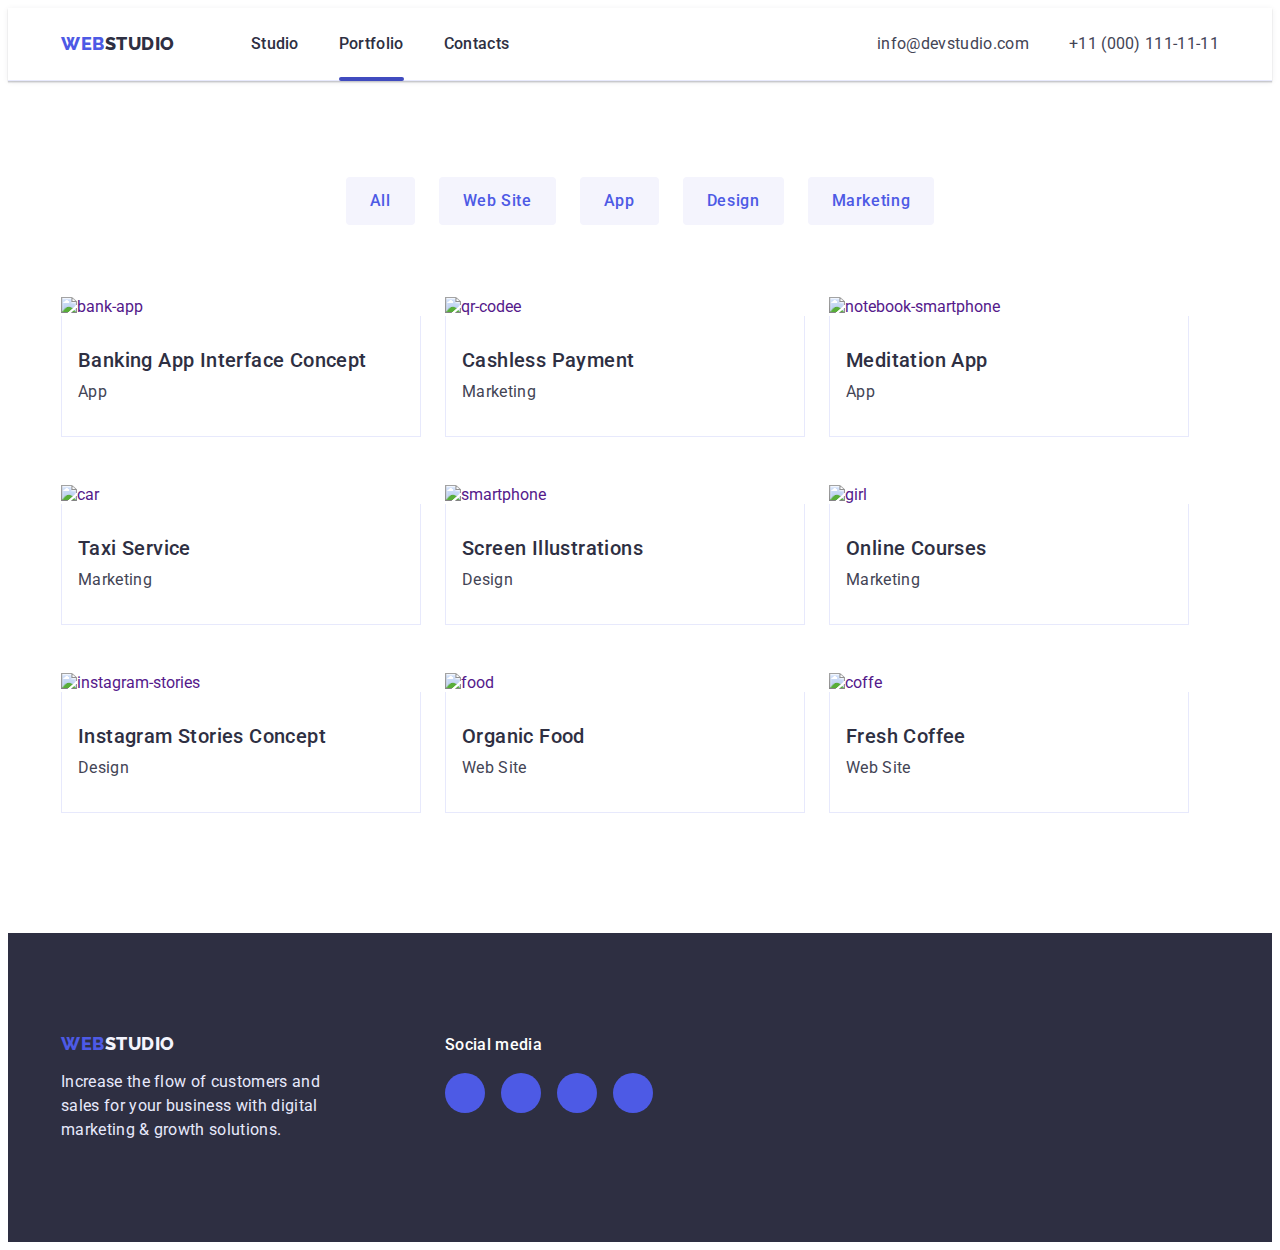
==== portfolio.html @ 24d842ef "[p[p" ====
<!DOCTYPE html>
<html lang="en">
  <head>
    <meta charset="UTF-8" />
    <meta http-equiv="X-UA-Compatible" content="IE=edge" />
    <meta name="viewport" content="width=device-width, initial-scale=1.0" />
    <title>Document</title>
    <link rel="preconnect" href="https://fonts.googleapis.com" />
    <link rel="preconnect" href="https://fonts.gstatic.com" crossorigin />
    <link
      href="https://fonts.googleapis.com/css2?family=Raleway:wght@800&family=Roboto:wght@400;500;700;900&display=swap"
      rel="stylesheet"
    />
    <link
      rel="stylesheet"
      href="https://cdnjs.cloudflare.com/ajax/libs/modern-normalize/1.1.0/modern-normalize.min.css"
      integrity="sha512-wpPYUAdjBVSE4KJnH1VR1HeZfpl1ub8YT/NKx4PuQ5NmX2tKuGu6U/JRp5y+Y8XG2tV+wKQpNHVUX03MfMFn9Q=="
      crossorigin="anonymous"
      referrerpolicy="no-referrer"
    />
    <link rel="stylesheet" href="./css/style.css" />
  </head>
  <body class="body">
    <header class="page-header partfolio-header-border">
      <div class="container header-container">
        <nav class="page-nav">
          <a class="logo-header link" href="./index.html">WEB<span class="logo-header-span">Studio</span></a>

          <ul class="menu list">
            <li class="menu-item"><a class="menu-link link" href="./index.html">Studio</a></li>
            <li class="menu-item"><a class="menu-link menu-link-line link" href="./portfolio.html">Portfolio</a></li>
            <li class="menu-item"><a class="menu-link link" href="">Contacts</a></li>
          </ul>
        </nav>
        <address class="contacts">
          <ul class="contact-list list">
            <li><a class="contact-info link" href="mailto:info@devstudio.com">info@devstudio.com</a></li>
            <li><a class="contact-info link" href="tel:+110001111111">+11 (000) 111-11-11</a></li>
          </ul>
        </address>
      </div>
    </header>
    <main>
      <section class="partfolio">
        <div class="container">
          <h1 hidden>partfolio</h1>

          <ul class="partfolio-btn list">
            <li><button class="nav-btn" type="button">All</button></li>
            <li><button class="nav-btn" type="button">Web Site</button></li>
            <li><button class="nav-btn" type="button">App</button></li>
            <li><button class="nav-btn" type="button">Design</button></li>
            <li><button class="nav-btn" type="button">Marketing</button></li>
          </ul>

          <ul class="partfolio-list list">
            <li class="partfolio-item">
              <a class="partfolio-cards link" href=""
                ><img src="./images/portfolio/bank-app.jpg" alt="bank-app" width="360" />
                <div class="container-items">
                  <h2 class="gallery-items">Banking App Interface Concept</h2>
                  <p class="partfolio-text">App</p>
                </div>
              </a>
            </li>
            <li class="partfolio-item">
              <a class="partfolio-cards link" href="">
                <img src="./images/portfolio/qr-codee.jpg" alt="qr-codee" width="360" />
                <div class="container-items">
                  <h2 class="gallery-items">Cashless Payment</h2>
                  <p class="partfolio-text">Marketing</p>
                </div>
              </a>
            </li>
            <li class="partfolio-item">
              <a class="partfolio-cards link" href="">
                <img src="./images/portfolio//notebook-smartphone.jpg" alt="notebook-smartphone" width="360" />
                <div class="container-items">
                  <h2 class="gallery-items">Meditation App</h2>
                  <p class="partfolio-text">App</p>
                </div>
              </a>
            </li>

            <li class="partfolio-item">
              <a class="partfolio-cards link" href="">
                <img src="./images/portfolio/car.jpg" alt="car" width="360" />
                <div class="container-items">
                  <h2 class="gallery-items">Taxi Service</h2>
                  <p class="partfolio-text">Marketing</p>
                </div>
              </a>
            </li>
            <li class="partfolio-item">
              <a class="partfolio-cards link" href="">
                <img src="./images/portfolio/smartphone.jpg" alt="smartphone" width="360" />
                <div class="container-items">
                  <h2 class="gallery-items">Screen Illustrations</h2>
                  <p class="partfolio-text">Design</p>
                </div>
              </a>
            </li>
            <li class="partfolio-item">
              <a class="partfolio-cards link" href="">
                <img src="./images/portfolio/girl.jpg" alt="girl" width="360" />
                <div class="container-items">
                  <h2 class="gallery-items">Online Courses</h2>
                  <p class="partfolio-text">Marketing</p>
                </div>
              </a>
            </li>

            <li class="partfolio-item">
              <a class="partfolio-cards link" href="">
                <img src="./images/portfolio/inst.jpg" alt="instagram-stories" width="360" />
                <div class="container-items">
                  <h2 class="gallery-items">Instagram Stories Concept</h2>
                  <p class="partfolio-text">Design</p>
                </div>
              </a>
            </li>
            <li class="partfolio-item">
              <a class="partfolio-cards link" href="">
                <img src="./images/portfolio/food.jpg" alt="food" width="360" />
                <div class="container-items">
                  <h2 class="gallery-items">Organic Food</h2>
                  <p class="partfolio-text">Web Site</p>
                </div>
              </a>
            </li>
            <li class="partfolio-item">
              <a class="partfolio-cards link" href="">
                <img src="./images/portfolio/coffe.jpg" alt="coffe" width="360" />
                <div class="container-items">
                  <h2 class="gallery-items">Fresh Coffee</h2>
                  <p class="partfolio-text">Web Site</p>
                </div>
              </a>
            </li>
          </ul>
        </div>
      </section>
    </main>
    <footer class="footer">
      <div class="container footer-container">
        <div class="footer-wrap-logo">
          <a class="logo-footer link" href="./index.html">WEB<span class="logo-footer-span">Studio</span></a>
          <p class="text-footer">
            Increase the flow of customers and sales for your business with digital marketing & growth solutions.
          </p>
        </div>
        <div class="wrap-social-media">
          <p class="footer-soc-title">Social media</p>
          <ul class="footer-soc-list list">
            <li class="team-soc-items">
              <a class="footer-soc-link link" href="">
                <svg class="team-soc-icon" width="24" height="24">
                  <use href="./images/icon.svg#icon-instagram"></use></svg
              ></a>
            </li>
            <li class="team-soc-items">
              <a class="footer-soc-link link" href=""
                ><svg class="team-soc-icon" width="24" height="24">
                  <use href="./images/icon.svg#icon-twitter"></use></svg
              ></a>
            </li>
            <li class="team-soc-items">
              <a class="footer-soc-link link" href=""
                ><svg class="team-soc-icon" width="24" height="24">
                  <use href="./images/icon.svg#icon-facebook"></use></svg
              ></a>
            </li>
            <li class="team-soc-items">
              <a class="footer-soc-link link" href=""
                ><svg class="team-soc-icon" width="24" height="24">
                  <use href="./images/icon.svg#icon-linkedin"></use></svg
              ></a>
            </li>
          </ul>
        </div>
      </div>
    </footer>
  </body>
</html>
---- css/style.css ----
:root {
  --NAVY-BLUE: #2e2f42;
  --SLATE: #434455;
  --IRIS: #4d5ae5;
  --OCEAN: #404bbf;
  --bg-gradient: linear-gradient(rgba(46, 47, 66, 0.7), rgba(46, 47, 66, 0.7));
}

h1,
h2,
h3,
h4,
p {
  margin-top: 0;
  margin-bottom: 0;
}

ul,
ol {
  margin-top: 0;
  margin-bottom: 0;
  padding-left: 0;
}

button {
  cursor: pointer;
}

img {
  display: block;
  max-width: 100%;
  height: auto;
}

.list {
  list-style: none;
}

.link {
  text-decoration: none;
}

.body {
  font-family: "Roboto", sans-serif;
  color: var(--SLATE);
}

.container {
  width: 1158px;
  margin: 0 auto;
  padding-left: 15px;
  padding-right: 15px;
}

/* ============= HEADER ============= */
.page-header {
  height: 72px;
  display: flex;
}

.header-container {
  display: flex;
  align-items: center;
}

.page-nav {
  display: flex;
  margin-right: auto;
  align-items: center;
}

.logo-header {
  margin-right: 76px;

  font-family: "Raleway", sans-serif;
  font-weight: 800;
  font-size: 18px;
  line-height: 1.17;
  letter-spacing: 0.03em;
  text-transform: uppercase;
  color: var(--IRIS);
}

.logo-header-span {
  color: var(--NAVY-BLUE);
}

.menu {
  display: flex;
  gap: 40px;
  align-items: center;
}

.menu-item {
  padding-top: 20px;
  padding-bottom: 20px;
  
}

.menu-link-line::after {
  position: absolute;
  bottom: -2px;
  display: block;
  content: "";
  width: 100%;
  height: 4px;
  border: 1px;
  border-radius: 2px;
  background-color: var(--OCEAN);
}

.menu-link {
  position: relative;
  font-weight: 500;
  font-size: 16px;
  line-height: 1.5;
  letter-spacing: 0.02em;
  color: var(--NAVY-BLUE);
  padding-bottom: 26px;
}

.menu-link:hover,
.menu-link:focus {
  color: var(--OCEAN);
}

.contact-info {
  font-weight: 400;
  font-size: 16px;
  line-height: 1.5;
  letter-spacing: 0.02em;
  color: var(--SLATE);
}

.contact-info:not(:last-child) {
  margin-right: 40px;
}

.contact-info:hover,
.contact-info:focus {
  color: var(--OCEAN);
}

.contacts {
  font-style: normal;
}

.contact-list {
  display: flex;
  gap: 40px;
}

/*============= HERO ============= */
.hero {
  width: 500px;

  margin-left: auto;
  margin-right: auto;
  margin-bottom: 48px;

  font-weight: 700;
  font-size: 56px;
  line-height: 1.07;
  text-align: center;
  letter-spacing: 0.02em;
  color: #ffffff;
}

.hero-section {
  padding-top: 188px;
  padding-bottom: 188px;
  background-color: var(--NAVY-BLUE);
  display: flex;
  align-items: center;

  max-width: 1440px;
  height: 600px;
  margin-left: auto;
  margin-right: auto;
  background-image: var(--bg-gradient), url(../images/people-office.jpg);
  background-repeat: no-repeat;
  background-position: center;
  background-size: cover;
}

.modal-btn {
  min-width: 169px;
  height: 56px;
  display: block;
  margin: 0 auto;
  border: none;
  box-shadow: 0px 4px 4px rgba(0, 0, 0, 0.15);
  border-radius: 4px;

  font-family: "Roboto", sans-serif;
  font-weight: 500;
  font-size: 16px;
  line-height: 1.5;
  letter-spacing: 0.04em;
  cursor: pointer;
  background: var(--IRIS);
  color: #ffffff;
}

.modal-btn:hover,
.modal-btn:focus {
  background-color: var(--OCEAN);
}

/* ============= 2 SECTION========= */
.section-features {
  padding-top: 120px;
}

.list-item {
}

.features-title::before {
  display: block;
  content: "";
  height: 112px;
  background: #f4f4fd;
  border-radius: 4px;
  margin-bottom: 8px;
  background-image: url(../images/antenna.svg);
  background-repeat: no-repeat;
  background-position: center;
}

.list-item:nth-child(2) > .features-title:before {
  background-image: url(../images/clock.svg);
}

.list-item:nth-child(3) > .features-title:before {
  background-image: url(../images/diagram.svg);
}

.list-item:nth-child(4) > .features-title:before {
  background-image: url(../images/astronaut.svg);
}

.features-list {
  display: flex;
  gap: 24px;
}

.features-title {
  font-weight: 500;
  font-size: 20px;
  line-height: 1.2;
  letter-spacing: 0.02em;
  color: var(--NAVY-BLUE);
  margin-bottom: 8px;
}

.text-main {
  font-weight: 400;
  font-size: 16px;
  line-height: 1.5;
  letter-spacing: 0.02em;
  color: var(--SLATE);
}

/* =============== 3 SECTION ============= */

.section-description {
  padding-top: 120px;
  padding-bottom: 120px;
}

.description-list-item {
  width: calc(33.33% - 24px);
}

.description {
  font-weight: 700;
  font-size: 36px;
  line-height: 1.11;
  letter-spacing: 0.02em;
  text-align: center;
  text-transform: capitalize;
  color: var(--NAVY-BLUE);
  margin-bottom: 72px;
}

.description-list {
  display: flex;
  justify-content: space-between;
}

/* =============== SECTION 4 =============== */

.section-team {
  background-color: #f4f4fd;
  padding-top: 120px;
  padding-bottom: 120px;
}

.team-list-item {
  background-color: #ffffff;
  box-shadow: 0px 1px 6px rgba(46, 47, 66, 0.08), 0px 1px 1px rgba(46, 47, 66, 0.16), 0px 2px 1px rgba(46, 47, 66, 0.08);
  border-radius: 0px 0px 4px 4px;
}

.team-list {
  display: flex;
  gap: 24px;
  text-align: center;
}

.team-content {
}

.team-name {
  margin-bottom: 8px;

  font-weight: 500;
  font-size: 20px;
  line-height: 1.2;
  letter-spacing: 0.02em;
  color: var(--NAVY-BLUE);
}

.team-title {
  font-weight: 700;
  font-size: 36px;
  line-height: 1.11;
  text-align: center;
  letter-spacing: 0.02em;
  text-transform: capitalize;
  color: var(--NAVY-BLUE);
  margin-bottom: 72px;
}

.text-description {
  font-weight: 400;
  font-size: 16px;
  line-height: 1.5;
  letter-spacing: 0.02em;
  color: var(--SLATE);
  margin-bottom: 8px;
}

.team-item-wrap {
  padding-top: 32px;
  padding-bottom: 32px;
}
.team-soc-list {
  display: flex;
  justify-content: center;
  gap: 24px;
}

.team-soc-items {
  width: 40px;
  height: 40px;
}
.team-soc-link {
  width: 100%;
  height: 100%;
  border-radius: 50%;
  background-color: var(--IRIS);
  display: flex;
  align-items: center;
  justify-content: center;
}

.team-soc-link:hover {
  background-color: var(--OCEAN);
}

/* =================== SECTION 5 =============== */

.section-customers {
  padding-top: 120px;
  padding-bottom: 120px;
}
.customers-item-wrap {
  display: flex;
  justify-content: center;
}
.customers-title {
  display: flex;
  justify-content: center;
  margin-bottom: 72px;

  font-style: normal;
  font-weight: 700;
  font-size: 36px;
  line-height: 1.11;
  letter-spacing: 0.02em;
  text-align: center;
  text-transform: capitalize;
}
.customers-list {
  display: flex;
  justify-content: center;
  gap: 24px;
}
.customer-item {
  width: 168px;
  height: 88px;
}

.customer-link {
  width: 100%;
  height: 100%;
  border-radius: 4px;
  border: 1px solid #8e8f99;
  color: #8e8f99;
  display: flex;
  align-items: center;
  justify-content: center;
}

.customer-soc-icon {
  fill: currentColor;
}

.customer-link:hover,
.customer-link:focus {
  color: var(--OCEAN);
  border-color: var(--OCEAN);
}

/* =================== FOOTER =================== */
.footer {
  background-color: var(--NAVY-BLUE);
  padding-top: 100px;
  padding-bottom: 100px;
}

.text-footer {
  width: 264px;

  font-weight: 400;
  font-size: 16px;
  line-height: 1.5;
  letter-spacing: 0.02em;
  color: #e7e9fc;
}

.logo-footer {
  display: inline-block;
  margin-bottom: 16px;
  margin-right: 76px;

  font-family: "Raleway", sans-serif;
  font-weight: 800;
  font-size: 18px;
  line-height: 1.17;
  letter-spacing: 0.03em;
  text-transform: uppercase;
  color: var(--IRIS);
}

.logo-footer-span {
  color: #f4f4fd;
}

.social-media-item {
  font-weight: 500;
  font-size: 16px;
  line-height: 1.5;
  letter-spacing: 0.02em;
  color: #ffffff;
}

.footer-container {
  display: flex;
  gap: 120px;
}

.footer-wrap-logo {
}

.wrap-social-media {
  display: flex;
  flex-wrap: wrap;
  width: 208px;
  height: 80px;
}

.footer-soc-list {
  display: flex;
  justify-content: center;
  gap: 16px;
}

.footer-soc-title {
  color: #ffffff;
  margin-bottom: 16px;

  font-weight: 500;
  font-size: 16px;
  line-height: 1.5;
  letter-spacing: 0.02em;
}

.footer-soc-link {
  width: 100%;
  height: 100%;
  border-radius: 50%;
  background-color: var(--IRIS);
  display: flex;
  align-items: center;
  justify-content: center;
}

.footer-soc-link:hover {
  background-color: #31d0aa;
}

/* =================== PARTFOLIO =================== */
.partfolio {
  padding-top: 96px;
  padding-bottom: 120px;
}

.partfolio-btn {
  margin-bottom: 72px;

  display: flex;
  gap: 24px;
  justify-content: center;
}
.partfolio-list {
  display: flex;
  gap: 48px 24px;
  flex-wrap: wrap;
}

.nav-btn {
  text-align: center;
  padding: 12px 24px;
  background: #f4f4fd;
  display: block;
  border: 0;
  border-radius: 4px;

  font-family: "Roboto", sans-serif;
  font-weight: 500;
  font-size: 16px;
  line-height: 1.5;
  letter-spacing: 0.04em;
  color: var(--IRIS);
}

.nav-btn:hover,
.nav-btn:focus {
  background: var(--OCEAN);

  font-weight: 500;
  font-size: 16px;
  line-height: 1.5;
  letter-spacing: 0.04em;
  color: #ffffff;

  box-shadow: 0px 3px 1px rgba(0, 0, 0, 0.1), 0px 2px 1px rgba(0, 0, 0, 0.08), 0px 2px 2px rgba(0, 0, 0, 0.12);
}
.gallery-items {
  margin-bottom: 8px;

  font-weight: 500;
  font-size: 20px;
  line-height: 1.2;
  letter-spacing: 0.02em;
  color: var(--NAVY-BLUE);
}
.partfolio-header-border {
  border-bottom: 1px solid #e7e9fc;
  box-shadow: 0px 2px 1px rgba(46, 47, 66, 0.08), 0px 1px 1px rgba(46, 47, 66, 0.16), 0px 1px 6px rgba(46, 47, 66, 0.08);
}

.partfolio-cards {
  display: block;
}

.partfolio-cards:hover,
.partfolio-cards:focus {
  box-shadow: 0px 1px 6px rgba(46, 47, 66, 0.08), 0px 1px 1px rgba(46, 47, 66, 0.16), 0px 2px 1px rgba(46, 47, 66, 0.08);
}

.partfolio-text {
  font-weight: 400;
  font-size: 16px;
  line-height: 1.5;
  letter-spacing: 0.02em;
  color: var(--SLATE);
}

.container-items {
  padding: 32px 16px;
  border-right: 1px solid #e7e9fc;
  border-bottom: 1px solid #e7e9fc;
  border-left: 1px solid #e7e9fc;
}

.partfolio-cards::before {

}

/* =================== /PARTFOLIO =================== */
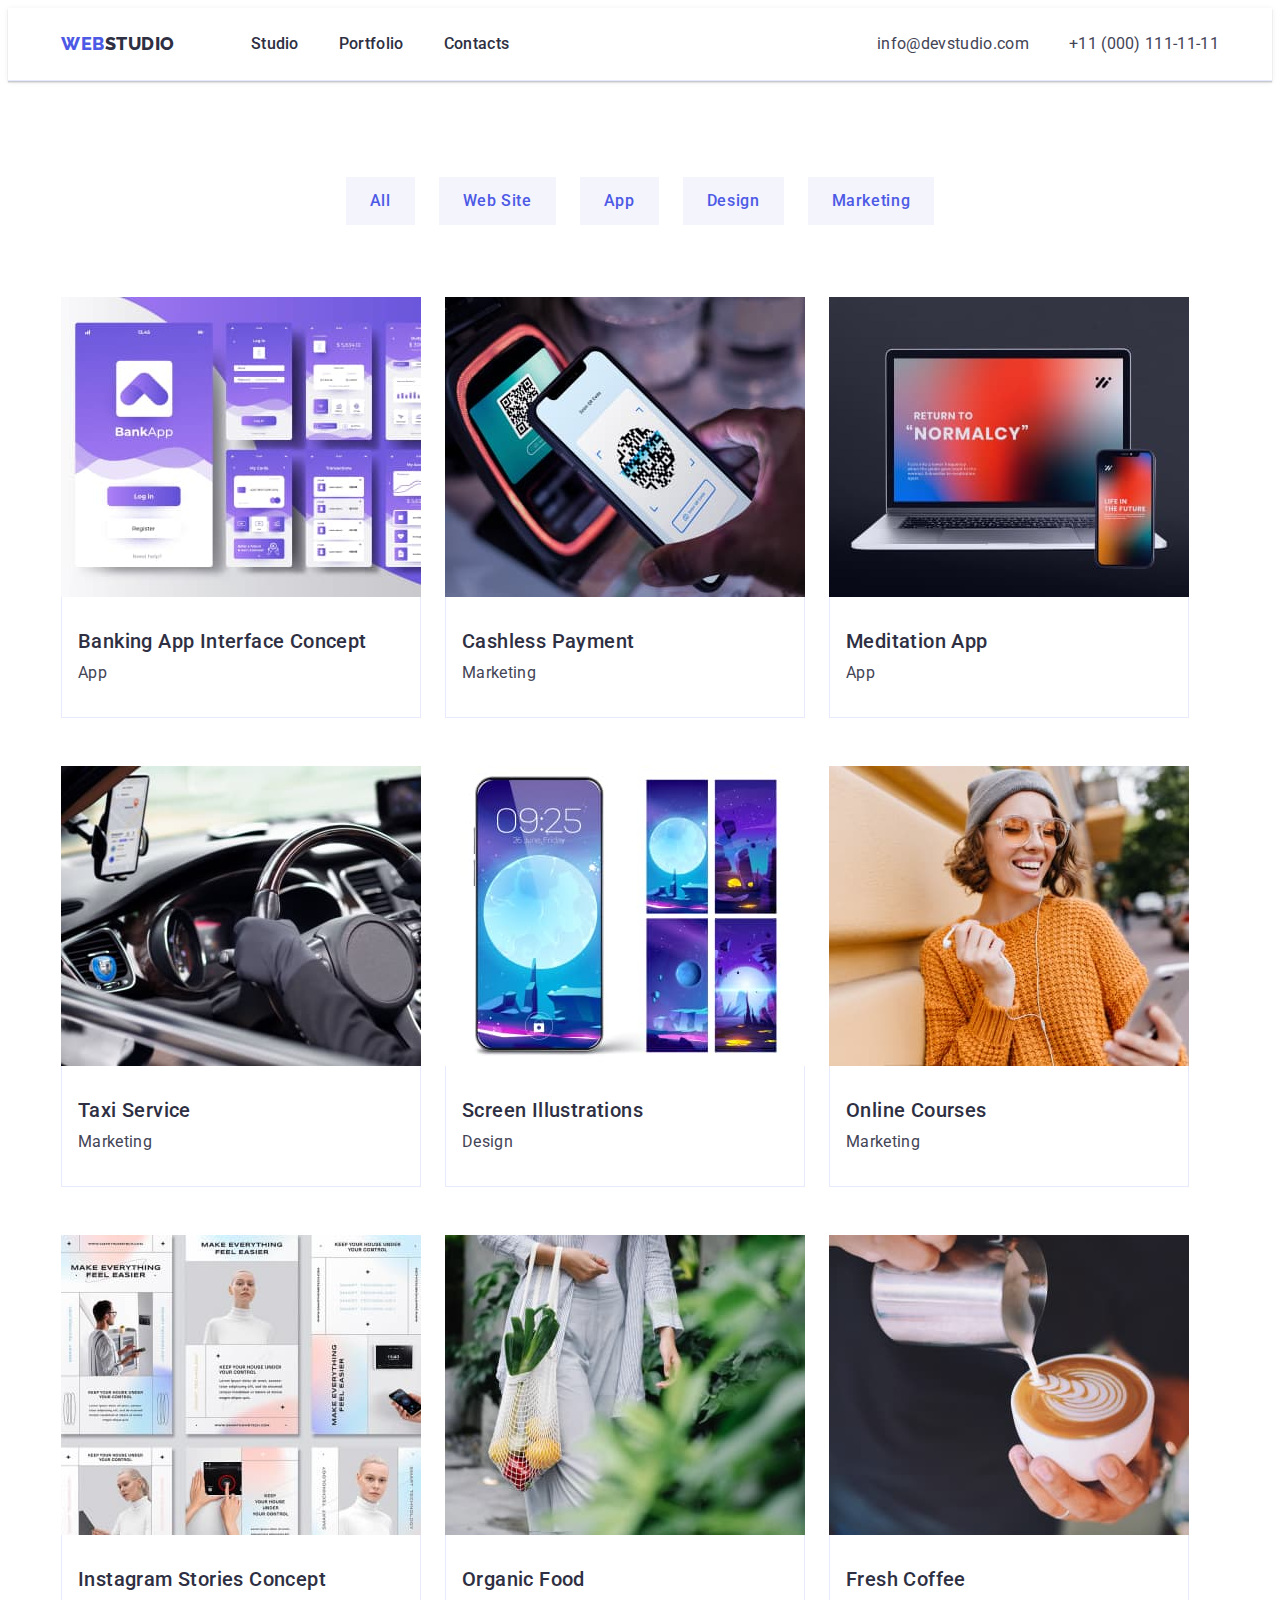
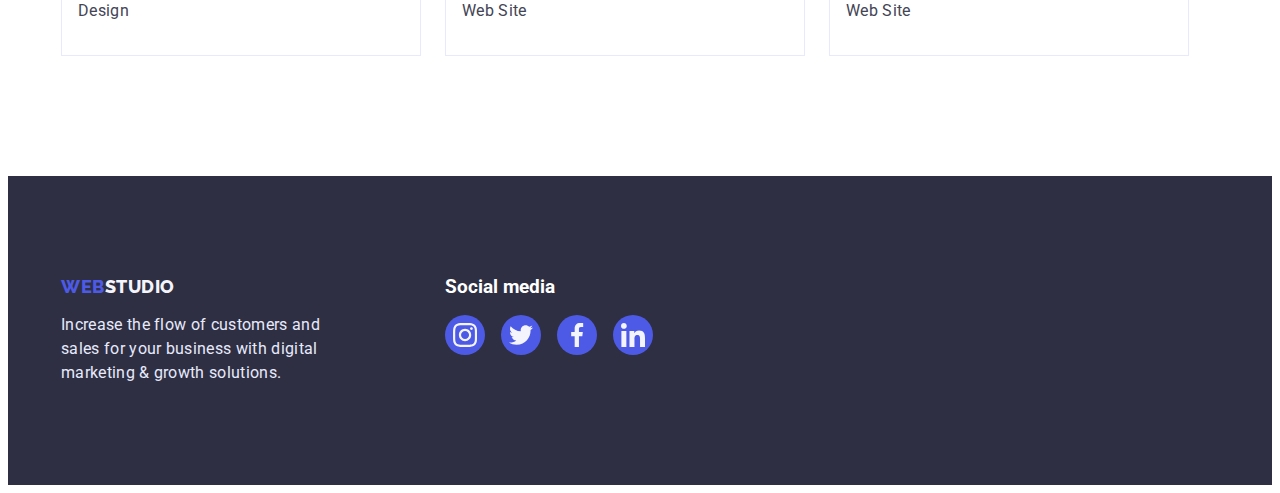
==== commit aec21c9e: "Initial commit" ====
--- a/portfolio.html
+++ b/portfolio.html
@@ -28,7 +28,7 @@
 
           <ul class="menu list">
             <li class="menu-item"><a class="menu-link link" href="./index.html">Studio</a></li>
-            <li class="menu-item"><a class="menu-link menu-link-line link" href="./portfolio.html">Portfolio</a></li>
+            <li class="menu-item"><a class="menu-link link" href="./portfolio.html">Portfolio</a></li>
             <li class="menu-item"><a class="menu-link link" href="">Contacts</a></li>
           </ul>
         </nav>
@@ -144,39 +144,38 @@
     <footer class="footer">
       <div class="container footer-container">
         <div class="footer-wrap-logo">
-          <a class="logo-footer link" href="./index.html">WEB<span class="logo-footer-span">Studio</span></a>
-          <p class="text-footer">
-            Increase the flow of customers and sales for your business with digital marketing & growth solutions.
-          </p>
-        </div>
+        <a class="logo-footer link" href="./index.html">WEB<span class="logo-footer-span">Studio</span></a>
+        <p class="text-footer">
+          Increase the flow of customers and sales for your business with digital marketing & growth solutions.
+        </p> </div>
         <div class="wrap-social-media">
-          <p class="footer-soc-title">Social media</p>
-          <ul class="footer-soc-list list">
-            <li class="team-soc-items">
-              <a class="footer-soc-link link" href="">
-                <svg class="team-soc-icon" width="24" height="24">
-                  <use href="./images/icon.svg#icon-instagram"></use></svg
-              ></a>
-            </li>
-            <li class="team-soc-items">
-              <a class="footer-soc-link link" href=""
-                ><svg class="team-soc-icon" width="24" height="24">
-                  <use href="./images/icon.svg#icon-twitter"></use></svg
-              ></a>
-            </li>
-            <li class="team-soc-items">
-              <a class="footer-soc-link link" href=""
-                ><svg class="team-soc-icon" width="24" height="24">
-                  <use href="./images/icon.svg#icon-facebook"></use></svg
-              ></a>
-            </li>
-            <li class="team-soc-items">
-              <a class="footer-soc-link link" href=""
-                ><svg class="team-soc-icon" width="24" height="24">
-                  <use href="./images/icon.svg#icon-linkedin"></use></svg
-              ></a>
-            </li>
-          </ul>
+          <h3 class="footer-soc-title">Social media</h3>
+        <ul class="footer-soc-list list">          
+          <li class="team-soc-items">
+            <a class="footer-soc-link link" href="">
+              <svg class="team-soc-icon" width="24" height="24">
+                <use href="./images/icon.svg#icon-instagram"></use></svg
+            ></a>
+          </li>
+          <li class="team-soc-items">
+            <a class="footer-soc-link link" href=""
+              ><svg class="team-soc-icon" width="24" height="24">
+                <use href="./images/icon.svg#icon-twitter"></use></svg
+            ></a>
+          </li>
+          <li class="team-soc-items">
+            <a class="footer-soc-link link" href=""
+              ><svg class="team-soc-icon" width="24" height="24">
+                <use href="./images/icon.svg#icon-facebook"></use></svg
+            ></a>
+          </li>
+          <li class="team-soc-items">
+            <a class="footer-soc-link link" href=""
+              ><svg class="team-soc-icon" width="24" height="24">
+                <use href="./images/icon.svg#icon-linkedin"></use></svg
+            ></a>
+          </li>
+        </ul>
         </div>
       </div>
     </footer>
--- a/css/style.css
+++ b/css/style.css
@@ -94,29 +94,14 @@
 .menu-item {
   padding-top: 20px;
   padding-bottom: 20px;
-  
-}
-
-.menu-link-line::after {
-  position: absolute;
-  bottom: -2px;
-  display: block;
-  content: "";
-  width: 100%;
-  height: 4px;
-  border: 1px;
-  border-radius: 2px;
-  background-color: var(--OCEAN);
 }
 
 .menu-link {
-  position: relative;
-  font-weight: 500;
-  font-size: 16px;
-  line-height: 1.5;
-  letter-spacing: 0.02em;
-  color: var(--NAVY-BLUE);
-  padding-bottom: 26px;
+  font-weight: 500;
+  font-size: 16px;
+  line-height: 1.5;
+  letter-spacing: 0.02em;
+  color: var(--NAVY-BLUE);
 }
 
 .menu-link:hover,
@@ -213,6 +198,7 @@
 }
 
 .list-item {
+
 }
 
 .features-title::before {
@@ -490,11 +476,6 @@
 .footer-soc-title {
   color: #ffffff;
   margin-bottom: 16px;
-
-  font-weight: 500;
-  font-size: 16px;
-  line-height: 1.5;
-  letter-spacing: 0.02em;
 }
 
 .footer-soc-link {
@@ -531,12 +512,14 @@
 }
 
 .nav-btn {
+  display: flex;
+  flex-direction: row;
+  align-items: center;
   text-align: center;
   padding: 12px 24px;
   background: #f4f4fd;
   display: block;
   border: 0;
-  border-radius: 4px;
 
   font-family: "Roboto", sans-serif;
   font-weight: 500;
@@ -548,6 +531,10 @@
 
 .nav-btn:hover,
 .nav-btn:focus {
+  display: flex;
+  align-items: center;
+  text-align: center;
+
   background: var(--OCEAN);
 
   font-weight: 500;
@@ -555,8 +542,6 @@
   line-height: 1.5;
   letter-spacing: 0.04em;
   color: #ffffff;
-
-  box-shadow: 0px 3px 1px rgba(0, 0, 0, 0.1), 0px 2px 1px rgba(0, 0, 0, 0.08), 0px 2px 2px rgba(0, 0, 0, 0.12);
 }
 .gallery-items {
   margin-bottom: 8px;
@@ -572,12 +557,8 @@
   box-shadow: 0px 2px 1px rgba(46, 47, 66, 0.08), 0px 1px 1px rgba(46, 47, 66, 0.16), 0px 1px 6px rgba(46, 47, 66, 0.08);
 }
 
-.partfolio-cards {
-  display: block;
-}
-
-.partfolio-cards:hover,
-.partfolio-cards:focus {
+.partfolio-item:hover,
+.partfolio-item:focus {
   box-shadow: 0px 1px 6px rgba(46, 47, 66, 0.08), 0px 1px 1px rgba(46, 47, 66, 0.16), 0px 2px 1px rgba(46, 47, 66, 0.08);
 }
 
@@ -596,8 +577,5 @@
   border-left: 1px solid #e7e9fc;
 }
 
-.partfolio-cards::before {
-
-}
 
 /* =================== /PARTFOLIO =================== */
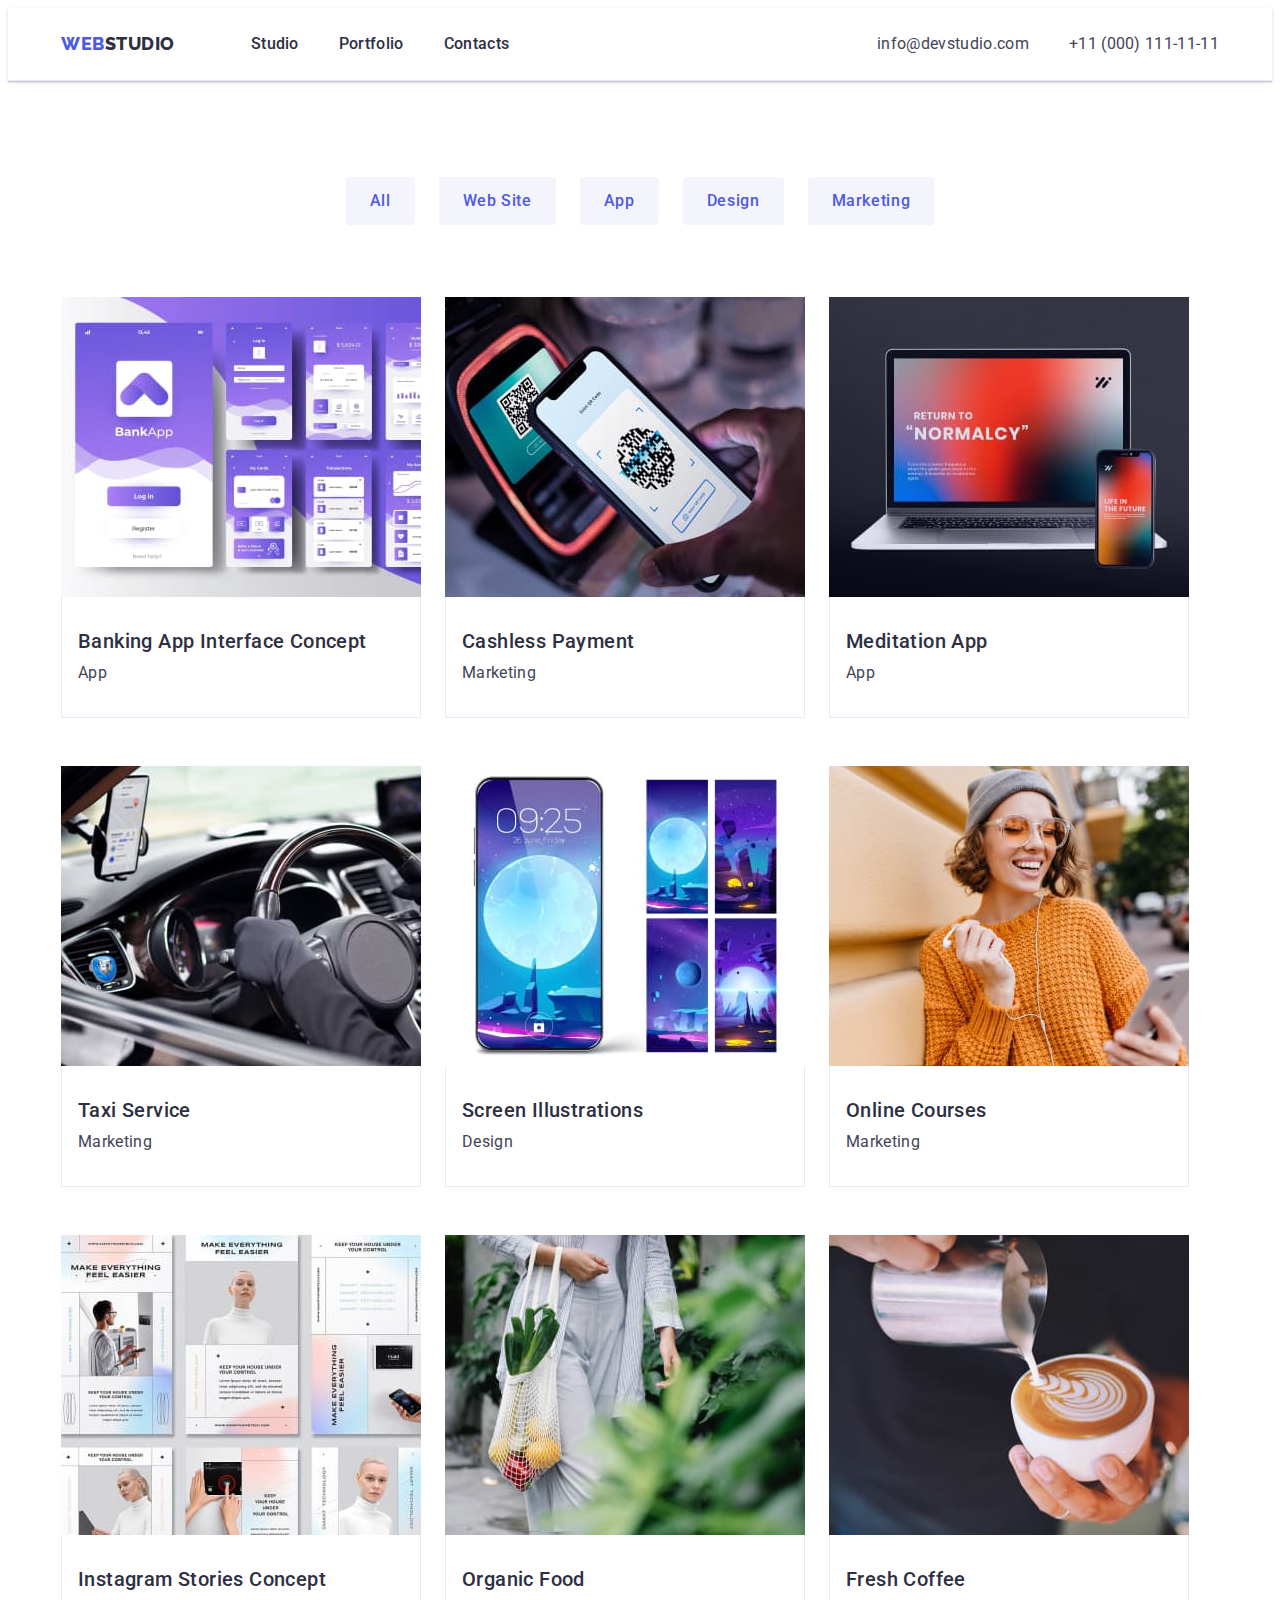
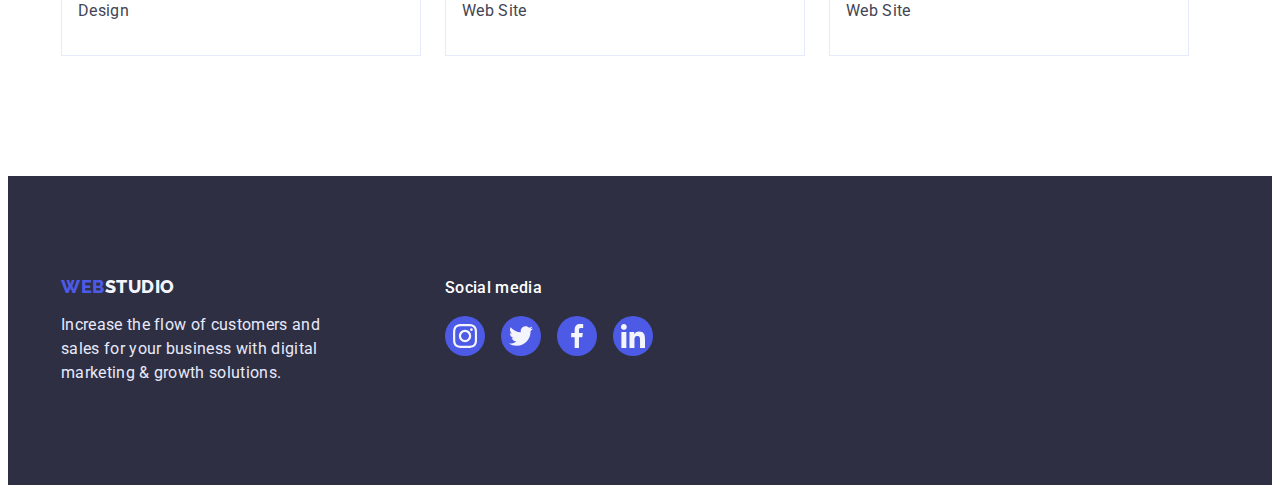
==== commit bc6311f2: "виправив зауваження ментора по hw-04" ====
--- a/portfolio.html
+++ b/portfolio.html
@@ -144,38 +144,39 @@
     <footer class="footer">
       <div class="container footer-container">
         <div class="footer-wrap-logo">
-        <a class="logo-footer link" href="./index.html">WEB<span class="logo-footer-span">Studio</span></a>
-        <p class="text-footer">
-          Increase the flow of customers and sales for your business with digital marketing & growth solutions.
-        </p> </div>
+          <a class="logo-footer link" href="./index.html">WEB<span class="logo-footer-span">Studio</span></a>
+          <p class="text-footer">
+            Increase the flow of customers and sales for your business with digital marketing & growth solutions.
+          </p>
+        </div>
         <div class="wrap-social-media">
-          <h3 class="footer-soc-title">Social media</h3>
-        <ul class="footer-soc-list list">          
-          <li class="team-soc-items">
-            <a class="footer-soc-link link" href="">
-              <svg class="team-soc-icon" width="24" height="24">
-                <use href="./images/icon.svg#icon-instagram"></use></svg
-            ></a>
-          </li>
-          <li class="team-soc-items">
-            <a class="footer-soc-link link" href=""
-              ><svg class="team-soc-icon" width="24" height="24">
-                <use href="./images/icon.svg#icon-twitter"></use></svg
-            ></a>
-          </li>
-          <li class="team-soc-items">
-            <a class="footer-soc-link link" href=""
-              ><svg class="team-soc-icon" width="24" height="24">
-                <use href="./images/icon.svg#icon-facebook"></use></svg
-            ></a>
-          </li>
-          <li class="team-soc-items">
-            <a class="footer-soc-link link" href=""
-              ><svg class="team-soc-icon" width="24" height="24">
-                <use href="./images/icon.svg#icon-linkedin"></use></svg
-            ></a>
-          </li>
-        </ul>
+          <p class="footer-soc-title">Social media</p>
+          <ul class="footer-soc-list list">
+            <li class="team-soc-items">
+              <a class="footer-soc-link link" href="">
+                <svg class="team-soc-icon" width="24" height="24">
+                  <use href="./images/icon.svg#icon-instagram"></use></svg
+              ></a>
+            </li>
+            <li class="team-soc-items">
+              <a class="footer-soc-link link" href=""
+                ><svg class="team-soc-icon" width="24" height="24">
+                  <use href="./images/icon.svg#icon-twitter"></use></svg
+              ></a>
+            </li>
+            <li class="team-soc-items">
+              <a class="footer-soc-link link" href=""
+                ><svg class="team-soc-icon" width="24" height="24">
+                  <use href="./images/icon.svg#icon-facebook"></use></svg
+              ></a>
+            </li>
+            <li class="team-soc-items">
+              <a class="footer-soc-link link" href=""
+                ><svg class="team-soc-icon" width="24" height="24">
+                  <use href="./images/icon.svg#icon-linkedin"></use></svg
+              ></a>
+            </li>
+          </ul>
         </div>
       </div>
     </footer>
--- a/css/style.css
+++ b/css/style.css
@@ -198,7 +198,6 @@
 }
 
 .list-item {
-
 }
 
 .features-title::before {
@@ -476,6 +475,11 @@
 .footer-soc-title {
   color: #ffffff;
   margin-bottom: 16px;
+
+  font-weight: 500;
+  font-size: 16px;
+  line-height: 1.5;
+  letter-spacing: 0.02em;
 }
 
 .footer-soc-link {
@@ -512,14 +516,12 @@
 }
 
 .nav-btn {
-  display: flex;
-  flex-direction: row;
-  align-items: center;
   text-align: center;
   padding: 12px 24px;
   background: #f4f4fd;
   display: block;
   border: 0;
+  border-radius: 4px;
 
   font-family: "Roboto", sans-serif;
   font-weight: 500;
@@ -531,10 +533,6 @@
 
 .nav-btn:hover,
 .nav-btn:focus {
-  display: flex;
-  align-items: center;
-  text-align: center;
-
   background: var(--OCEAN);
 
   font-weight: 500;
@@ -542,6 +540,8 @@
   line-height: 1.5;
   letter-spacing: 0.04em;
   color: #ffffff;
+
+  box-shadow: 0px 3px 1px rgba(0, 0, 0, 0.1), 0px 2px 1px rgba(0, 0, 0, 0.08), 0px 2px 2px rgba(0, 0, 0, 0.12);
 }
 .gallery-items {
   margin-bottom: 8px;
@@ -557,8 +557,12 @@
   box-shadow: 0px 2px 1px rgba(46, 47, 66, 0.08), 0px 1px 1px rgba(46, 47, 66, 0.16), 0px 1px 6px rgba(46, 47, 66, 0.08);
 }
 
-.partfolio-item:hover,
-.partfolio-item:focus {
+.partfolio-cards {
+  display: block;
+}
+
+.partfolio-cards:hover,
+.partfolio-cards:focus {
   box-shadow: 0px 1px 6px rgba(46, 47, 66, 0.08), 0px 1px 1px rgba(46, 47, 66, 0.16), 0px 2px 1px rgba(46, 47, 66, 0.08);
 }
 
@@ -577,5 +581,4 @@
   border-left: 1px solid #e7e9fc;
 }
 
-
 /* =================== /PARTFOLIO =================== */
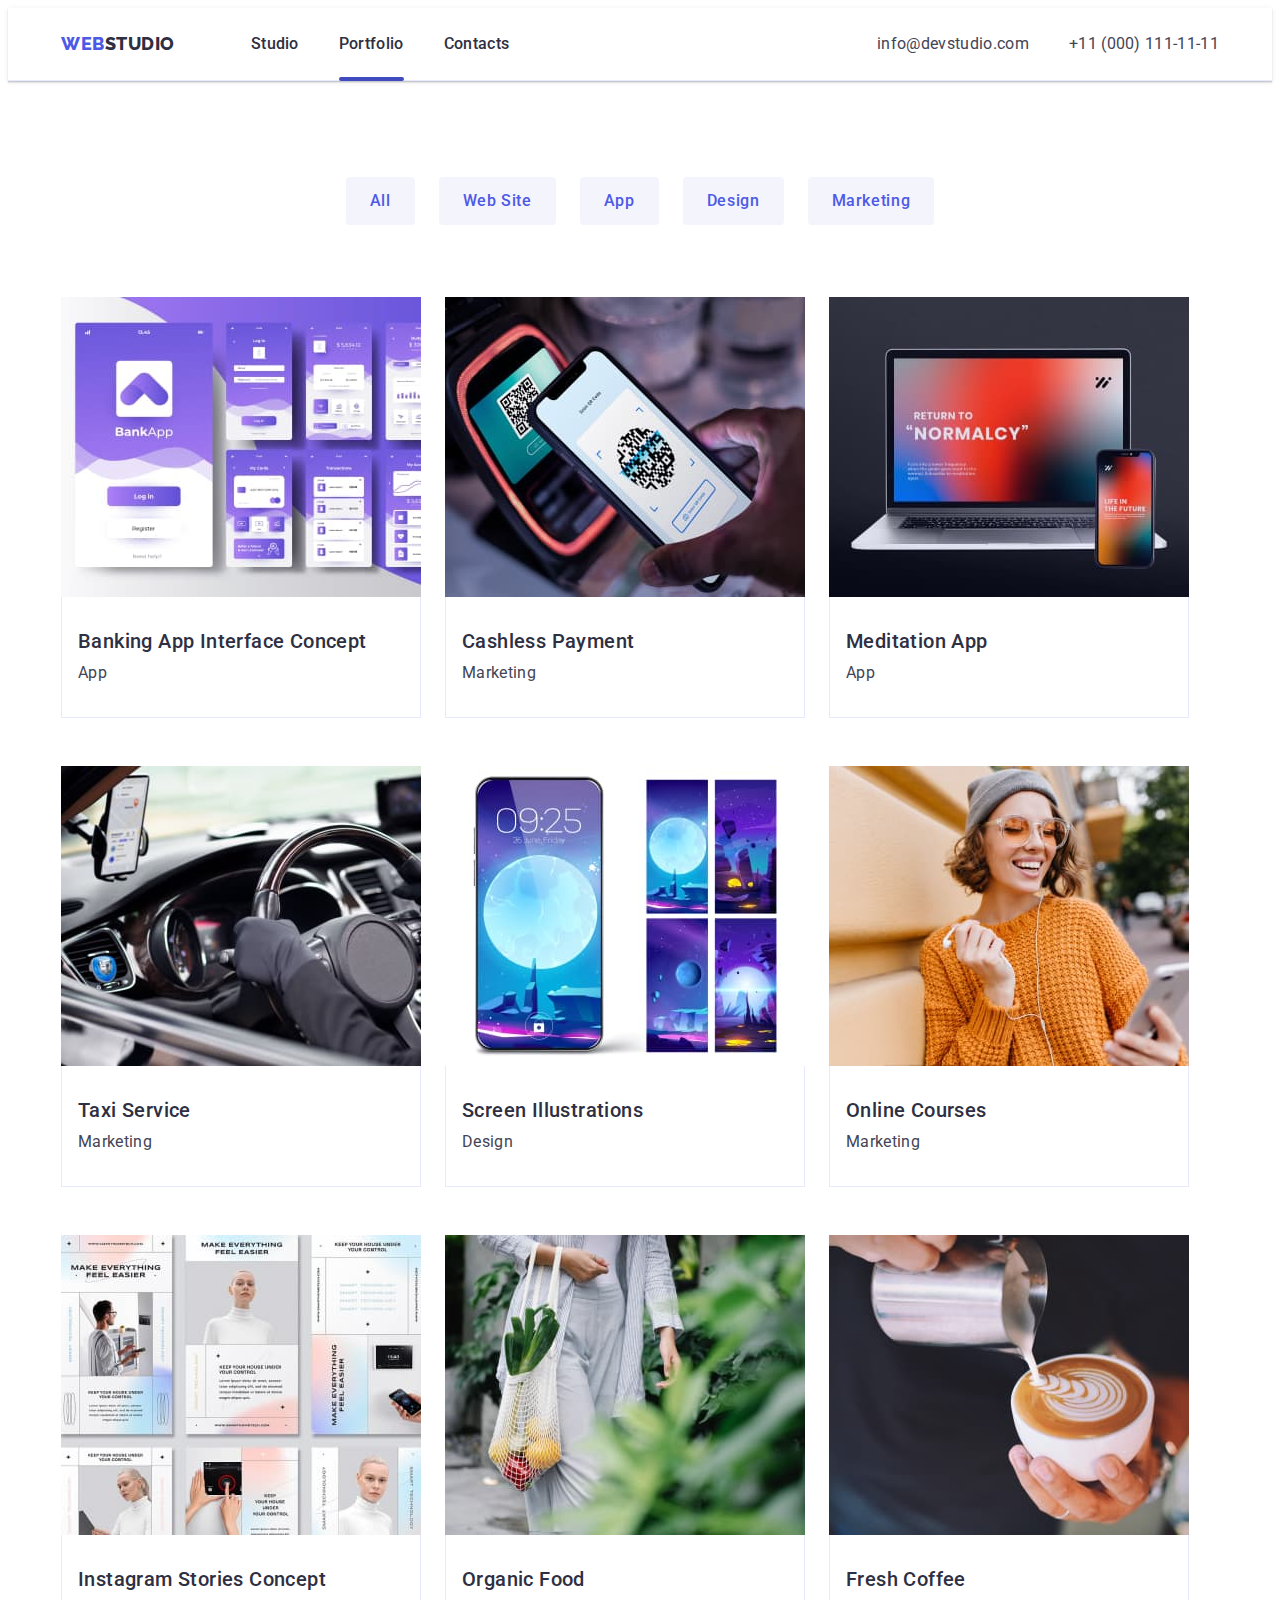
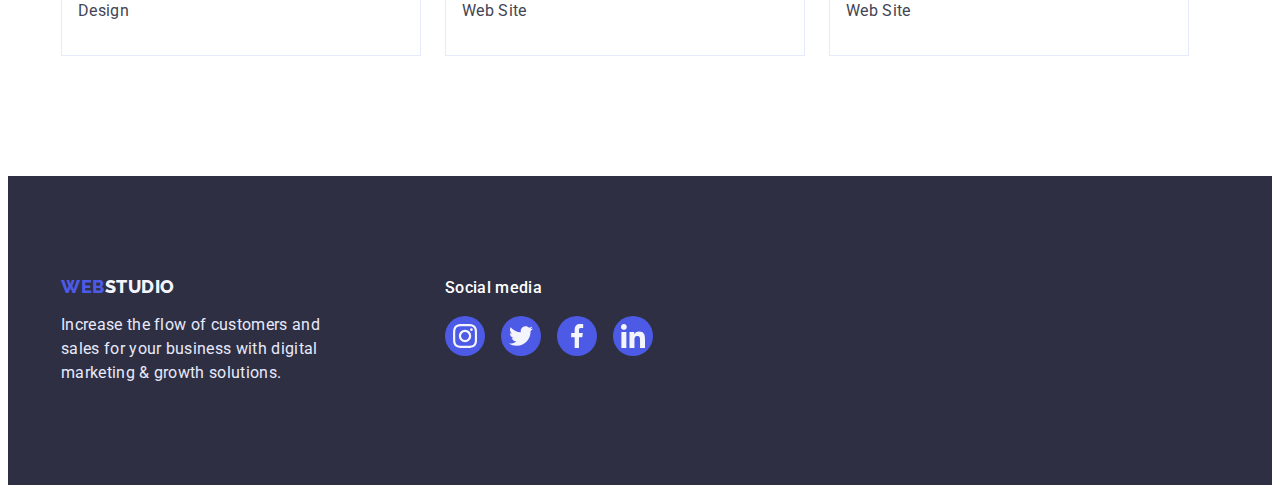
==== commit 8b65b5de: "фк" ====
--- a/portfolio.html
+++ b/portfolio.html
@@ -28,7 +28,7 @@
 
           <ul class="menu list">
             <li class="menu-item"><a class="menu-link link" href="./index.html">Studio</a></li>
-            <li class="menu-item"><a class="menu-link link" href="./portfolio.html">Portfolio</a></li>
+            <li class="menu-item"><a class="menu-link menu-link-line link" href="./portfolio.html">Portfolio</a></li>
             <li class="menu-item"><a class="menu-link link" href="">Contacts</a></li>
           </ul>
         </nav>
@@ -56,7 +56,13 @@
           <ul class="partfolio-list list">
             <li class="partfolio-item">
               <a class="partfolio-cards link" href=""
-                ><img src="./images/portfolio/bank-app.jpg" alt="bank-app" width="360" />
+                ><div class="partfolio-cover-wrap">
+                  <img src="./images/portfolio/bank-app.jpg" alt="bank-app" width="360" />
+                  <p class="partfolio-cover-text">
+                    14 Stylish and User-Friendly App Design Concepts · Task Manager App · Calorie Tracker App · Exotic
+                    Fruit Ecommerce App · Cloud Storage App
+                  </p>
+                </div>
                 <div class="container-items">
                   <h2 class="gallery-items">Banking App Interface Concept</h2>
                   <p class="partfolio-text">App</p>
@@ -65,8 +71,12 @@
             </li>
             <li class="partfolio-item">
               <a class="partfolio-cards link" href="">
+                <div class="partfolio-cover-wrap">
                 <img src="./images/portfolio/qr-codee.jpg" alt="qr-codee" width="360" />
-                <div class="container-items">
+                <p class="partfolio-cover-text">
+                  14 Stylish and User-Friendly App Design Concepts · Task Manager App · Calorie Tracker App · Exotic
+                  Fruit Ecommerce App · Cloud Storage App
+                </p></div><div class="container-items">
                   <h2 class="gallery-items">Cashless Payment</h2>
                   <p class="partfolio-text">Marketing</p>
                 </div>
@@ -74,8 +84,12 @@
             </li>
             <li class="partfolio-item">
               <a class="partfolio-cards link" href="">
+                <div class="partfolio-cover-wrap">
                 <img src="./images/portfolio//notebook-smartphone.jpg" alt="notebook-smartphone" width="360" />
-                <div class="container-items">
+                <p class="partfolio-cover-text">
+                  14 Stylish and User-Friendly App Design Concepts · Task Manager App · Calorie Tracker App · Exotic
+                  Fruit Ecommerce App · Cloud Storage App
+                </p></div><div class="container-items">
                   <h2 class="gallery-items">Meditation App</h2>
                   <p class="partfolio-text">App</p>
                 </div>
@@ -84,8 +98,12 @@
 
             <li class="partfolio-item">
               <a class="partfolio-cards link" href="">
+                <div class="partfolio-cover-wrap">
                 <img src="./images/portfolio/car.jpg" alt="car" width="360" />
-                <div class="container-items">
+                <p class="partfolio-cover-text">
+                  14 Stylish and User-Friendly App Design Concepts · Task Manager App · Calorie Tracker App · Exotic
+                  Fruit Ecommerce App · Cloud Storage App
+                </p></div><div class="container-items">
                   <h2 class="gallery-items">Taxi Service</h2>
                   <p class="partfolio-text">Marketing</p>
                 </div>
@@ -93,8 +111,12 @@
             </li>
             <li class="partfolio-item">
               <a class="partfolio-cards link" href="">
+                <div class="partfolio-cover-wrap">
                 <img src="./images/portfolio/smartphone.jpg" alt="smartphone" width="360" />
-                <div class="container-items">
+                <p class="partfolio-cover-text">
+                  14 Stylish and User-Friendly App Design Concepts · Task Manager App · Calorie Tracker App · Exotic
+                  Fruit Ecommerce App · Cloud Storage App
+                </p></div><div class="container-items">
                   <h2 class="gallery-items">Screen Illustrations</h2>
                   <p class="partfolio-text">Design</p>
                 </div>
@@ -102,8 +124,12 @@
             </li>
             <li class="partfolio-item">
               <a class="partfolio-cards link" href="">
+                <div class="partfolio-cover-wrap">
                 <img src="./images/portfolio/girl.jpg" alt="girl" width="360" />
-                <div class="container-items">
+                <p class="partfolio-cover-text">
+                  14 Stylish and User-Friendly App Design Concepts · Task Manager App · Calorie Tracker App · Exotic
+                  Fruit Ecommerce App · Cloud Storage App
+                </p></div><div class="container-items">
                   <h2 class="gallery-items">Online Courses</h2>
                   <p class="partfolio-text">Marketing</p>
                 </div>
@@ -112,8 +138,12 @@
 
             <li class="partfolio-item">
               <a class="partfolio-cards link" href="">
+                <div class="partfolio-cover-wrap">
                 <img src="./images/portfolio/inst.jpg" alt="instagram-stories" width="360" />
-                <div class="container-items">
+                <p class="partfolio-cover-text">
+                  14 Stylish and User-Friendly App Design Concepts · Task Manager App · Calorie Tracker App · Exotic
+                  Fruit Ecommerce App · Cloud Storage App
+                </p></div><div class="container-items">
                   <h2 class="gallery-items">Instagram Stories Concept</h2>
                   <p class="partfolio-text">Design</p>
                 </div>
@@ -121,8 +151,12 @@
             </li>
             <li class="partfolio-item">
               <a class="partfolio-cards link" href="">
+                <div class="partfolio-cover-wrap">
                 <img src="./images/portfolio/food.jpg" alt="food" width="360" />
-                <div class="container-items">
+                <p class="partfolio-cover-text">
+                  14 Stylish and User-Friendly App Design Concepts · Task Manager App · Calorie Tracker App · Exotic
+                  Fruit Ecommerce App · Cloud Storage App
+                </p></div><div class="container-items">
                   <h2 class="gallery-items">Organic Food</h2>
                   <p class="partfolio-text">Web Site</p>
                 </div>
@@ -130,8 +164,12 @@
             </li>
             <li class="partfolio-item">
               <a class="partfolio-cards link" href="">
+                <div class="partfolio-cover-wrap">
                 <img src="./images/portfolio/coffe.jpg" alt="coffe" width="360" />
-                <div class="container-items">
+                <p class="partfolio-cover-text">
+                  14 Stylish and User-Friendly App Design Concepts · Task Manager App · Calorie Tracker App · Exotic
+                  Fruit Ecommerce App · Cloud Storage App
+                </p></div><div class="container-items">
                   <h2 class="gallery-items">Fresh Coffee</h2>
                   <p class="partfolio-text">Web Site</p>
                 </div>
--- a/css/style.css
+++ b/css/style.css
@@ -96,12 +96,28 @@
   padding-bottom: 20px;
 }
 
+.menu-link-line::after {
+  position: absolute;
+  bottom: -2px;
+  display: block;
+  content: "";
+  width: 100%;
+  height: 4px;
+  border: 1px;
+  border-radius: 2px;
+  background-color: var(--OCEAN);
+}
+
 .menu-link {
+  position: relative;
   font-weight: 500;
   font-size: 16px;
   line-height: 1.5;
   letter-spacing: 0.02em;
   color: var(--NAVY-BLUE);
+  padding-bottom: 26px;
+  padding-top: 26px;
+  transition: color 250ms cubic-bezier(0.4, 0, 0.2, 1);
 }
 
 .menu-link:hover,
@@ -115,6 +131,7 @@
   line-height: 1.5;
   letter-spacing: 0.02em;
   color: var(--SLATE);
+  transition: color 250ms cubic-bezier(0.4, 0, 0.2, 1);
 }
 
 .contact-info:not(:last-child) {
@@ -185,6 +202,7 @@
   cursor: pointer;
   background: var(--IRIS);
   color: #ffffff;
+  transition: background-color 250ms cubic-bezier(0.4, 0, 0.2, 1);
 }
 
 .modal-btn:hover,
@@ -348,6 +366,7 @@
   display: flex;
   align-items: center;
   justify-content: center;
+  transition: background-color 250ms cubic-bezier(0.4, 0, 0.2, 1);
 }
 
 .team-soc-link:hover {
@@ -396,6 +415,7 @@
   display: flex;
   align-items: center;
   justify-content: center;
+  transition: color 250ms cubic-bezier(0.4, 0, 0.2, 1);
 }
 
 .customer-soc-icon {
@@ -490,6 +510,7 @@
   display: flex;
   align-items: center;
   justify-content: center;
+  transition: background-color 250ms cubic-bezier(0.4, 0, 0.2, 1);
 }
 
 .footer-soc-link:hover {
@@ -529,6 +550,7 @@
   line-height: 1.5;
   letter-spacing: 0.04em;
   color: var(--IRIS);
+  transition: background-color 250ms cubic-bezier(0.4, 0, 0.2, 1);
 }
 
 .nav-btn:hover,
@@ -557,13 +579,44 @@
   box-shadow: 0px 2px 1px rgba(46, 47, 66, 0.08), 0px 1px 1px rgba(46, 47, 66, 0.16), 0px 1px 6px rgba(46, 47, 66, 0.08);
 }
 
+
 .partfolio-cards {
   display: block;
+  transition: box-shadow 250ms cubic-bezier(0.4, 0, 0.2, 1);
+}
+.partfolio-cover-wrap {
+  position: relative;
+  overflow: hidden;
+}
+
+.partfolio-cover-text {
+  position: absolute;
+
+  top: 0;
+  left: 0;
+  width: 100%;
+  height: 100%;
+  padding-left: 32px;
+  padding-top: 40px;
+  background-color: var(--IRIS);
+
+  font-weight: 400;
+  font-size: 16px;
+  line-height: 1.5;
+  letter-spacing: 0.02em;
+  color: #f4f4fd;
+
+  transform: translateY(100%);
+  transition: transform 250ms cubic-bezier(0.4, 0, 0.2, 1); ;
 }
 
 .partfolio-cards:hover,
 .partfolio-cards:focus {
   box-shadow: 0px 1px 6px rgba(46, 47, 66, 0.08), 0px 1px 1px rgba(46, 47, 66, 0.16), 0px 2px 1px rgba(46, 47, 66, 0.08);
+}
+
+.partfolio-cards:hover .partfolio-cover-text {
+  transform: translateY(0);
 }
 
 .partfolio-text {
